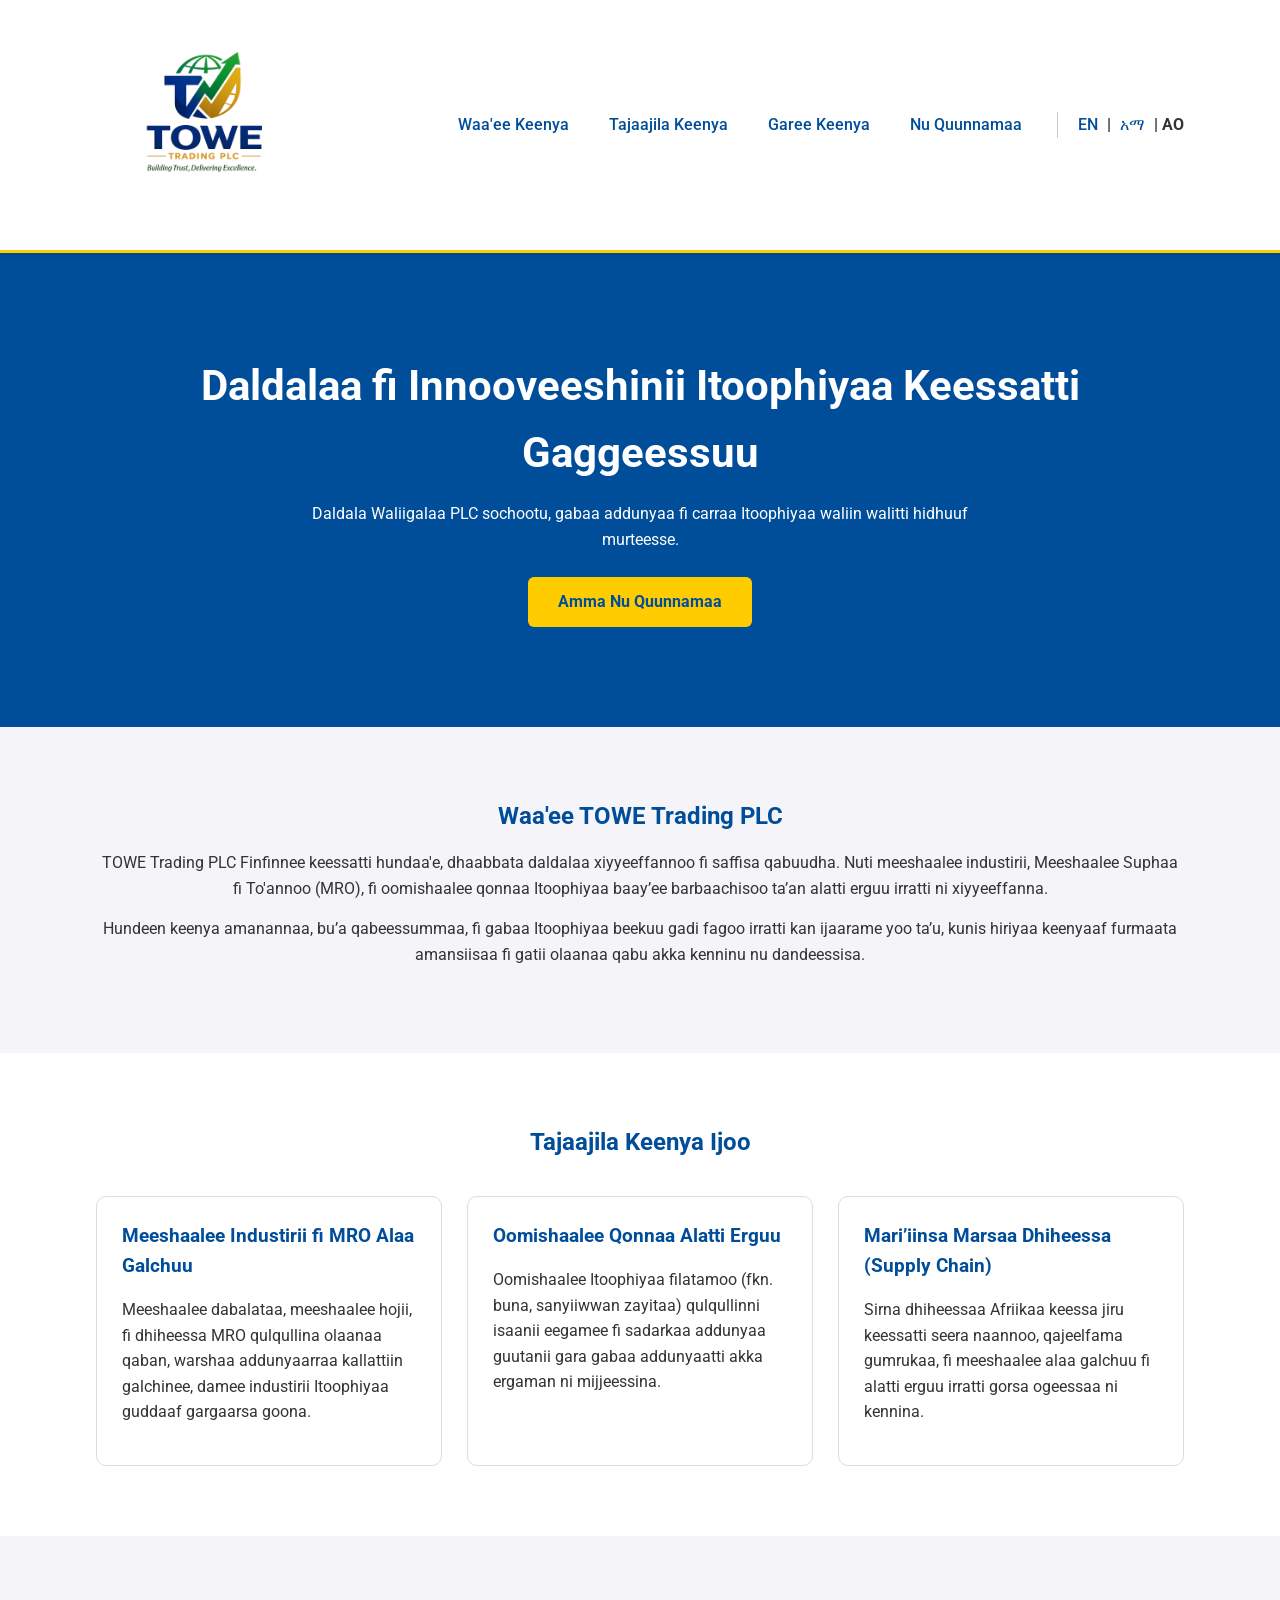
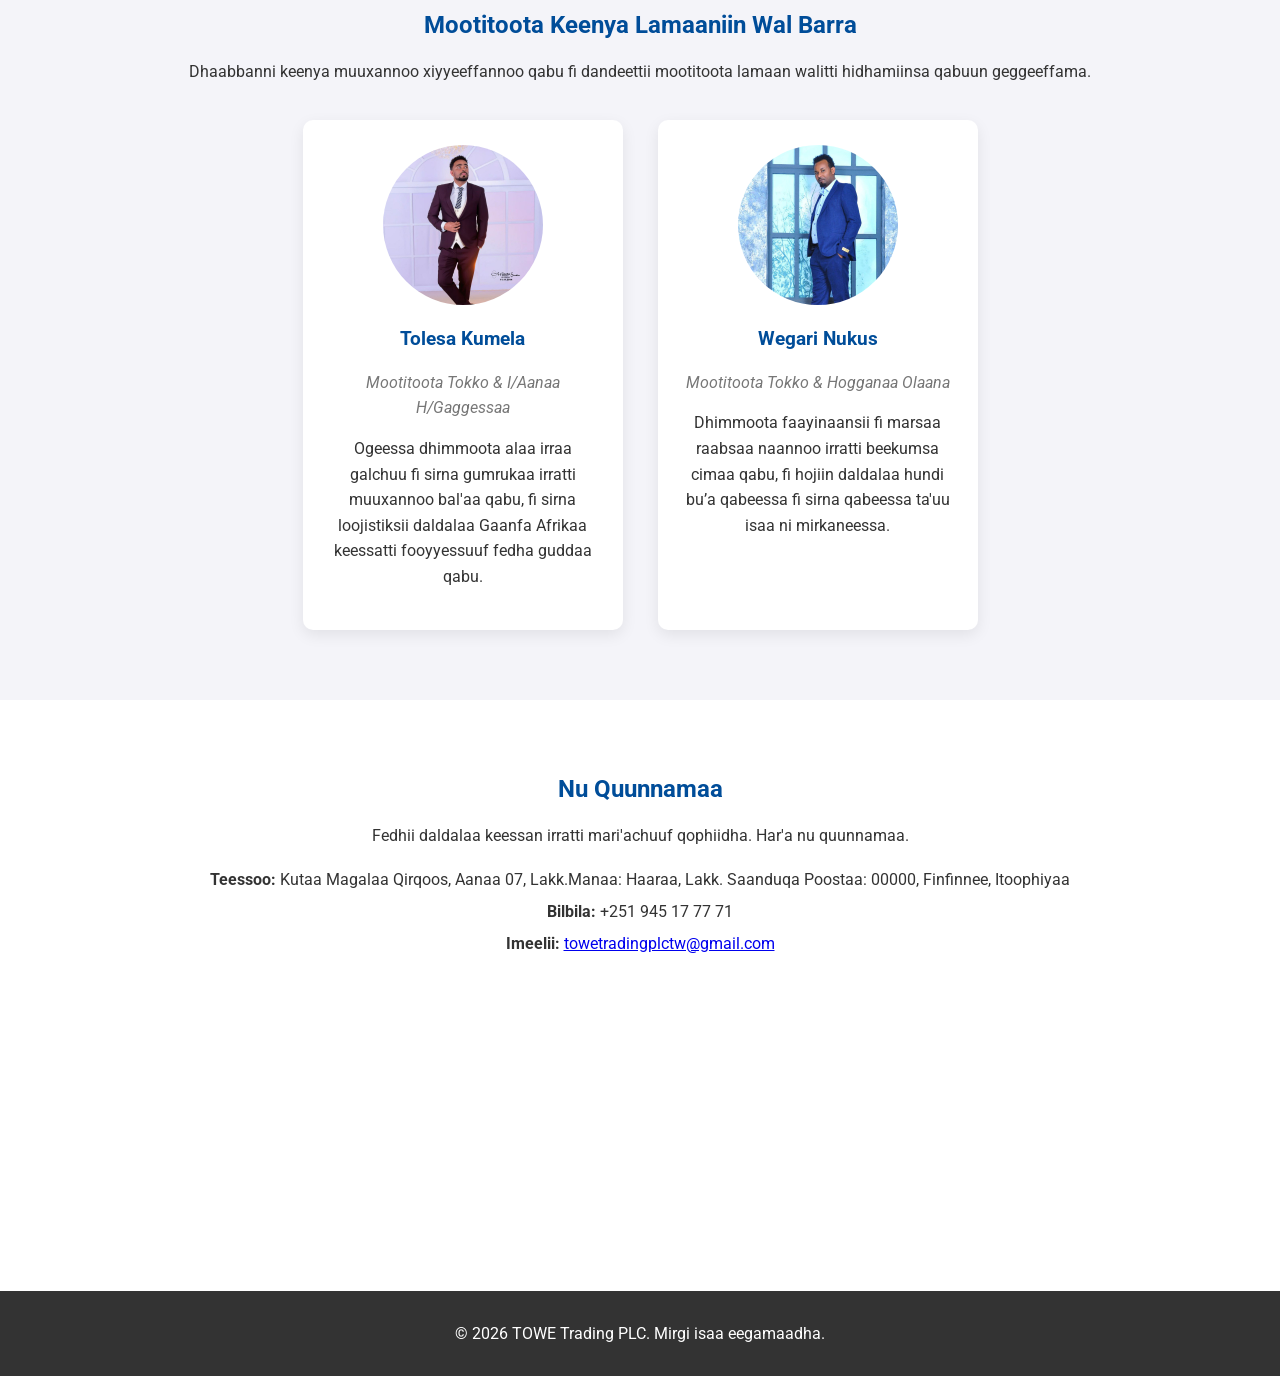
==== oromoo.html @ bf7483b2 "Rename Oromoo.html to oromoo.html" ====
<!DOCTYPE html>
<html lang="AO">
<head>
    <meta charset="UTF-8">
    <meta name="viewport" content="width=device-width, initial-scale=1.0">
    <title>TOWE Trading PLC - Itoophiyaa</title>
    <link rel="stylesheet" href="style.css"> 
    <link href="https://fonts.googleapis.com/css2?family=Roboto:wght@400;700&display=swap" rel="stylesheet">
</head>
<body>

    <header>
        <div class="container">
            <a href="#hero" class="logo-link">
                <img src="logo.png" alt="TOWE Trading PLC Mallattoo" class="logo">
            </a>
            
            <nav>
                <ul>
                    <li><a href="#about">Waa'ee Keenya</a></li>
                    <li><a href="#services">Tajaajila Keenya</a></li>
                    <li><a href="#team">Garee Keenya</a></li>
                    <li><a href="#contact">Nu Quunnamaa</a></li>
                    
                    <li class="language-switch">
                        <a href="index.html">EN</a> | <a href="amharic.html">አማ</a> | AO
                    </li>
                </ul>
            </nav>
        </div>
    </header>

    <section id="hero" class="hero-section">
        <div class="container">
            <h2>Daldalaa fi Innooveeshinii Itoophiyaa Keessatti Gaggeessuu</h2>
            <p>Daldala Waliigalaa PLC sochootu, gabaa addunyaa fi carraa Itoophiyaa waliin walitti hidhuuf murteesse.</p>
            <a href="#contact" class="btn">Amma Nu Quunnamaa</a>
        </div>
    </section>

    <section id="about" class="content-section">
        <div class="container">
            <h2>Waa'ee TOWE Trading PLC</h2>
            <p>TOWE Trading PLC Finfinnee keessatti hundaa'e, dhaabbata daldalaa xiyyeeffannoo fi saffisa qabuudha. Nuti meeshaalee industirii, Meeshaalee Suphaa fi To'annoo (MRO), fi oomishaalee qonnaa Itoophiyaa baay’ee barbaachisoo ta’an alatti erguu irratti ni xiyyeeffanna.</p>
            <p>Hundeen keenya amanannaa, bu’a qabeessummaa, fi gabaa Itoophiyaa beekuu gadi fagoo irratti kan ijaarame yoo ta’u, kunis hiriyaa keenyaaf furmaata amansiisaa fi gatii olaanaa qabu akka kenninu nu dandeessisa.</p>
        </div>
    </section>

    <section id="services" class="content-section services-section">
        <div class="container">
            <h2>Tajaajila Keenya Ijoo</h2>
            <div class="service-list">
                <div class="service-item">
                    <h3>Meeshaalee Industirii fi MRO Alaa Galchuu</h3>
                    <p>Meeshaalee dabalataa, meeshaalee hojii, fi dhiheessa MRO qulqullina olaanaa qaban, warshaa addunyaarraa kallattiin galchinee, damee industirii Itoophiyaa guddaaf gargaarsa goona.</p>
                </div>
                <div class="service-item">
                    <h3>Oomishaalee Qonnaa Alatti Erguu</h3>
                    <p>Oomishaalee Itoophiyaa filatamoo (fkn. buna, sanyiiwwan zayitaa) qulqullinni isaanii eegamee fi sadarkaa addunyaa guutanii gara gabaa addunyaatti akka ergaman ni mijjeessina.</p>
                </div>
                <div class="service-item">
                    <h3>Mari’iinsa Marsaa Dhiheessa (Supply Chain)</h3>
                    <p>Sirna dhiheessaa Afriikaa keessa jiru keessatti seera naannoo, qajeelfama gumrukaa, fi meeshaalee alaa galchuu fi alatti erguu irratti gorsa ogeessaa ni kennina.</p>
                </div>
            </div>
        </div>
    </section>
    
    <section id="team" class="content-section team-section">
        <div class="container">
            <h2>Mootitoota Keenya Lamaaniin Wal Barra</h2>
            <p class="subtitle">Dhaabbanni keenya muuxannoo xiyyeeffannoo qabu fi dandeettii mootitoota lamaan walitti hidhamiinsa qabuun geggeeffama.</p>
            <div class="member-cards">
                <div class="member-card">
                    <div class="member-photo">
                        <img src="TK.jpg" alt="Suuraa Tolesa Kumelaa">
                    </div>
                    <h3>Tolesa Kumela</h3>
                    <p class="title">Mootitoota Tokko & I/Aanaa H/Gaggessaa</p>
                    <p>Ogeessa dhimmoota alaa irraa galchuu fi sirna gumrukaa irratti muuxannoo bal'aa qabu, fi sirna loojistiksii daldalaa Gaanfa Afrikaa keessatti fooyyessuuf fedha guddaa qabu.</p>
                </div>
                <div class="member-card">
                    <div class="member-photo">
                        <img src="WN.jpg" alt="Suuraa Wegari Nukus">
                    </div>
                    <h3>Wegari Nukus</h3>
                    <p class="title">Mootitoota Tokko & Hogganaa Olaana</p>
                    <p>Dhimmoota faayinaansii fi marsaa raabsaa naannoo irratti beekumsa cimaa qabu, fi hojiin daldalaa hundi bu’a qabeessa fi sirna qabeessa ta'uu isaa ni mirkaneessa.</p>
                </div>
            </div>
        </div>
    </section>

    <section id="contact" class="content-section contact-section">
        <div class="container">
            <h2>Nu Quunnamaa</h2>
            <p>Fedhii daldalaa keessan irratti mari'achuuf qophiidha. Har'a nu quunnamaa.</p>
            <address>
                <strong>Teessoo:</strong> Kutaa Magalaa Qirqoos, Aanaa 07, Lakk.Manaa: Haaraa, Lakk. Saanduqa Poostaa: 00000, Finfinnee, Itoophiyaa<br>
                <strong>Bilbila:</strong> +251 945 17 77 71<br>
                <strong>Imeelii:</strong> <a href="mailto:towetradingplctw@gmail.com">towetradingplctw@gmail.com</a><br>
                <div class="map-placeholder">
                    <iframe 
                        src="https://www.google.com/maps/embed?pb=!1m18!1m12!1m3!1d15767.112678684497!2d38.80289745!3d9.0069542!2m3!1f0!2f0!3f0!3m2!1i1024!2i768!4f13.1!3m3!1m2!1s0x164b85c1a79f8721%3A0xc3f58a9840b79339!2sBole%20Sub%20City%2C%20Addis%20Ababa%2C%20Ethiopia!5e0!3m2!1sen!2s!4v1700913345876!5m2!1sen!2s" 
                        width="100%" 
                        height="250" 
                        style="border:0;" 
                        allowfullscreen="" 
                        loading="lazy" 
                        referrerpolicy="no-referrer-when-downgrade"
                        title="Google Maps Location of TOWE Trading PLC Office">
                    </iframe>
                </div>
            </address>
        </div>
    </section>

    <footer>
        <div class="container">
            <p>© 2026 TOWE Trading PLC. Mirgi isaa eegamaadha.</p>
        </div>
    </footer>

</body>
</html>
---- style.css ----
/* ==========================================
   TOWE Trading PLC - Main Stylesheet
   ========================================== */

/* ---------- Reset & Global ---------- */
* {
    margin: 0;
    padding: 0;
    box-sizing: border-box;
}

html {
    scroll-behavior: smooth;
}

body {
    font-family: 'Roboto', sans-serif;
    color: #333;
    background-color: #f4f4f9;
    line-height: 1.6;
}

.container {
    width: 85%;
    max-width: 1200px;
    margin: auto;
}

h1,
h2,
h3 {
    color: #004d99;
    margin-bottom: 15px;
}

p {
    margin-bottom: 15px;
}

img {
    max-width: 100%;
    display: block;
}

/* ---------- Header ---------- */

header {
    background: #fff;
    border-bottom: 3px solid #ffcc00;
    position: sticky;
    top: 0;
    z-index: 999;
    box-shadow: 0 2px 8px rgba(0,0,0,.08);
}

header .container {
    display: flex;
    justify-content: space-between;
    align-items: center;
    padding: 15px 0;
}

.logo {
    max-width: 220px;
    height: auto;
}

header h1 {
    display: none;
}

/* ---------- Navigation ---------- */

header nav ul {
    display: flex;
    align-items: center;
    list-style: none;
}

header nav ul li {
    margin-left: 10px;
}

header nav ul li a {
    color: #004d99;
    text-decoration: none;
    font-weight: 500;
    padding: 10px 15px;
    position: relative;
    transition: color .3s;
}

header nav ul li a::after {
    content: "";
    position: absolute;
    left: 50%;
    bottom: 0;
    width: 0;
    height: 2px;
    background: #ffcc00;
    transition: all .3s;
}

header nav ul li a:hover {
    color: #002b66;
}

header nav ul li a:hover::after {
    width: 100%;
    left: 0;
}

.language-switch {
    margin-left: 20px;
    padding-left: 15px;
    border-left: 1px solid #ccc;
    font-weight: bold;
}

.language-switch a {
    padding: 0 5px;
}

/* ---------- Hero ---------- */

.hero-section {
    background: #004d99;
    color: white;
    text-align: center;
    padding: 100px 20px;
}

.hero-section h2 {
    color: white;
    font-size: 2.6rem;
}

.hero-section p {
    max-width: 700px;
    margin: auto;
}

.btn {
    display: inline-block;
    margin-top: 25px;
    background: #ffcc00;
    color: #004d99;
    padding: 12px 30px;
    border-radius: 6px;
    text-decoration: none;
    font-weight: bold;
    transition: .3s;
}

.btn:hover {
    background: #e6b800;
    transform: translateY(-3px);
}

/* ---------- Sections ---------- */

.content-section {
    padding: 70px 0;
    text-align: center;
}

.content-section:nth-child(even) {
    background: #fff;
}

/* ---------- Why Us ---------- */

.features {
    display: flex;
    gap: 25px;
    justify-content: center;
    flex-wrap: wrap;
    margin-top: 35px;
}

.feature {
    background: white;
    padding: 25px;
    border-radius: 10px;
    box-shadow: 0 3px 10px rgba(0,0,0,.08);
    flex: 1;
    min-width: 230px;
    transition: .3s;
}

.feature:hover {
    transform: translateY(-8px);
}

/* ---------- Products ---------- */

.service-list {
    display: flex;
    flex-wrap: wrap;
    gap: 25px;
    margin-top: 35px;
}

.service-item {
    flex: 1;
    min-width: 280px;
    background: white;
    padding: 25px;
    border-radius: 10px;
    border: 1px solid #ddd;
    text-align: left;
    transition: transform .3s, box-shadow .3s;
}

.service-item:hover {
    transform: translateY(-8px);
    box-shadow: 0 10px 20px rgba(0,0,0,.15);
}

.service-item ul {
    padding-left: 20px;
}

/* ---------- Team ---------- */

.member-cards {
    display: flex;
    flex-wrap: wrap;
    justify-content: center;
    gap: 35px;
    margin-top: 35px;
}

.member-card {
    width: 320px;
    background: white;
    border-radius: 10px;
    padding: 25px;
    text-align: center;
    box-shadow: 0 5px 15px rgba(0,0,0,.08);
    transition: .3s;
}

.member-card:hover {
    transform: translateY(-6px);
}

.member-photo {
    width: 160px;
    height: 160px;
    margin: auto;
    border-radius: 50%;
    overflow: hidden;
    margin-bottom: 20px;
}

.member-photo img {
    width: 100%;
    height: 100%;
    object-fit: cover;
}

.member-card .title {
    color: #777;
    font-style: italic;
}

/* ---------- Statistics ---------- */

.stats {
    display: flex;
    flex-wrap: wrap;
    justify-content: center;
    gap: 30px;
    background: #004d99;
    color: white;
    text-align: center;
    padding: 60px 20px;
}

.stat {
    min-width: 180px;
}

.stat h2 {
    color: #ffcc00;
    font-size: 2.3rem;
}

/* ---------- Working Hours ---------- */

.working-hours {
    margin-top: 35px;
    text-align: center;
    width: 100%;
}

/* ---------- Social Links ---------- */

.social-links {
    display: flex;
    justify-content: center;
    gap: 20px;
    padding: 30px;
    flex-wrap: wrap;
}

.social-links a {
    text-decoration: none;
    color: #004d99;
    font-weight: bold;
    transition: .3s;
}

.social-links a:hover {
    color: #ffcc00;
}

/* ---------- Contact ---------- */

.contact-section address {
    font-style: normal;
    line-height: 2;
}

.map-frame {
    width: 100%;
    height: 280px;
    border: 0;
    border-radius: 10px;
    margin-top: 20px;
}

/* ---------- Footer ---------- */

footer {
    background: #333;
    color: white;
    text-align: center;
    padding: 25px;
}

footer p {
    margin: 5px 0;
}

/* ---------- Accessibility ---------- */

a:focus,
button:focus {
    outline: 3px solid #ffcc00;
    outline-offset: 3px;
}

/* ---------- Responsive ---------- */

@media (max-width: 992px) {

    header .container {
        flex-direction: column;
    }

    nav ul {
        flex-wrap: wrap;
        justify-content: center;
        margin-top: 15px;
    }

    .hero-section h2 {
        font-size: 2rem;
    }
}

@media (max-width: 768px) {

    .container {
        width: 95%;
    }

    nav ul {
        flex-direction: column;
    }

    .language-switch {
        border: none;
        margin-top: 10px;
        padding: 0;
    }

    .service-list,
    .member-cards,
    .features,
    .stats,
    .social-links {
        flex-direction: column;
    }

    .service-item,
    .feature,
    .member-card,
    .stat {
        width: 100%;
    }

    .logo {
        max-width: 180px;
    }

    .hero-section {
        padding: 70px 20px;
    }

    .hero-section h2 {
        font-size: 1.8rem;
    }
}
body{
    animation:fadeIn .6s ease;
}

@keyframes fadeIn{
    from{
        opacity:0;
    }
    to{
        opacity:1;
    }
}
.back-to-top{
    position:fixed;
    bottom:20px;
    right:20px;
    width:45px;
    height:45px;
    border-radius:50%;
    background:#004d99;
    color:#fff;
    text-decoration:none;
    display:flex;
    align-items:center;
    justify-content:center;
    font-size:22px;
}
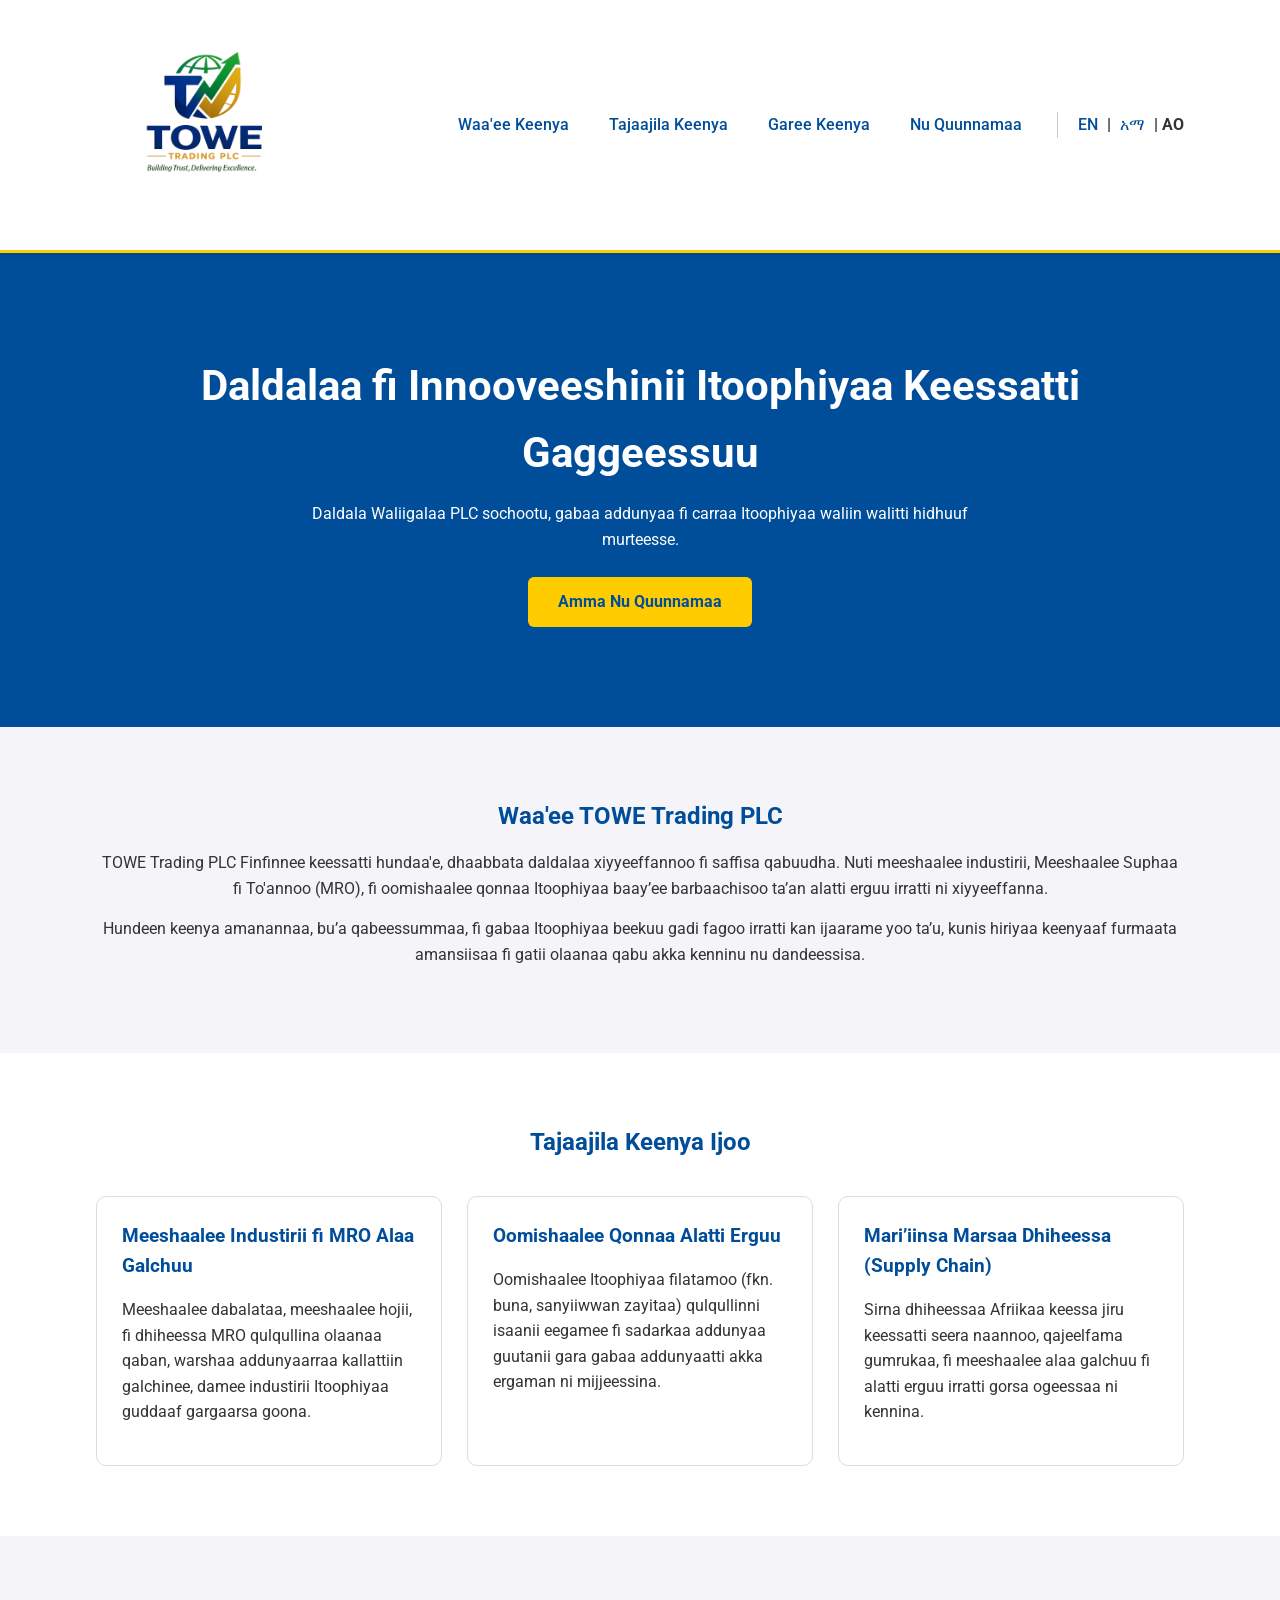
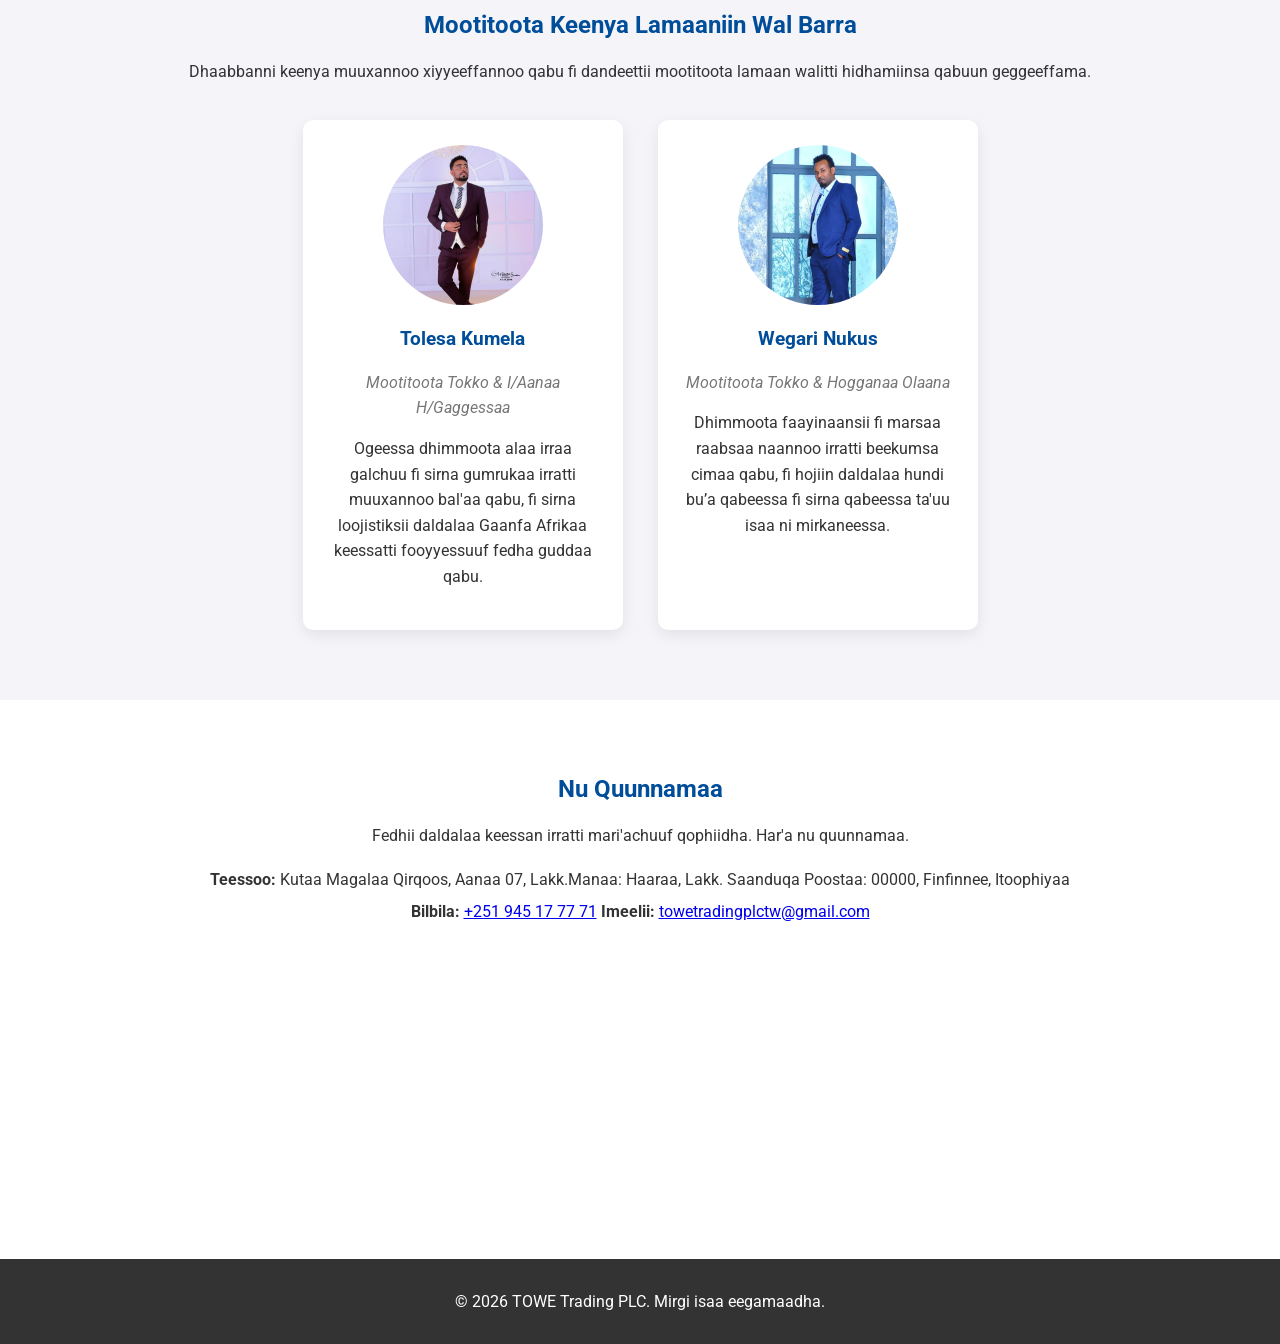
==== commit 7ab19823: "Update oromoo.html" ====
--- a/oromoo.html
+++ b/oromoo.html
@@ -1,10 +1,12 @@
 <!DOCTYPE html>
-<html lang="AO">
+<html lang="om">
 <head>
     <meta charset="UTF-8">
     <meta name="viewport" content="width=device-width, initial-scale=1.0">
-    <title>TOWE Trading PLC - Itoophiyaa</title>
+    <title>TOWE Trading PLC | Daldalaa Waliigalaa Itoophiyaa</title>
     <link rel="stylesheet" href="style.css"> 
+	<meta name="description" content="TOWE Trading PLC is an Ethiopian trading company supplying electronics, office supplies, food products, electrical equipment, POS systems, and business technology solutions.">
+	<meta name="keywords" content="TOWE Trading PLC, Ethiopia, Electronics, Trading Company, POS Systems, Cash Register, Office Supplies">
     <link href="https://fonts.googleapis.com/css2?family=Roboto:wght@400;700&display=swap" rel="stylesheet">
 </head>
 <body>
@@ -12,10 +14,10 @@
     <header>
         <div class="container">
             <a href="#hero" class="logo-link">
-                <img src="logo.png" alt="TOWE Trading PLC Mallattoo" class="logo">
+                <img src="logo.png" alt="TOWE Trading PLC Logo" class="logo" loading="lazy">
             </a>
             
-            <nav>
+            <nav aria-label="Main Navigation">
                 <ul>
                     <li><a href="#about">Waa'ee Keenya</a></li>
                     <li><a href="#services">Tajaajila Keenya</a></li>
@@ -73,7 +75,7 @@
             <div class="member-cards">
                 <div class="member-card">
                     <div class="member-photo">
-                        <img src="TK.jpg" alt="Suuraa Tolesa Kumelaa">
+                        <img src="TK.jpg" loading="lazy" alt="Tolesa Kumela">
                     </div>
                     <h3>Tolesa Kumela</h3>
                     <p class="title">Mootitoota Tokko & I/Aanaa H/Gaggessaa</p>
@@ -81,7 +83,7 @@
                 </div>
                 <div class="member-card">
                     <div class="member-photo">
-                        <img src="WN.jpg" alt="Suuraa Wegari Nukus">
+                        <img src="WN.jpg" loading="lazy" alt="Wegari Nukus">
                     </div>
                     <h3>Wegari Nukus</h3>
                     <p class="title">Mootitoota Tokko & Hogganaa Olaana</p>
@@ -97,7 +99,8 @@
             <p>Fedhii daldalaa keessan irratti mari'achuuf qophiidha. Har'a nu quunnamaa.</p>
             <address>
                 <strong>Teessoo:</strong> Kutaa Magalaa Qirqoos, Aanaa 07, Lakk.Manaa: Haaraa, Lakk. Saanduqa Poostaa: 00000, Finfinnee, Itoophiyaa<br>
-                <strong>Bilbila:</strong> +251 945 17 77 71<br>
+                <strong>Bilbila:</strong>
+				<a href="tel:+251945177771">+251 945 17 77 71</a>
                 <strong>Imeelii:</strong> <a href="mailto:towetradingplctw@gmail.com">towetradingplctw@gmail.com</a><br>
                 <div class="map-placeholder">
                     <iframe 
